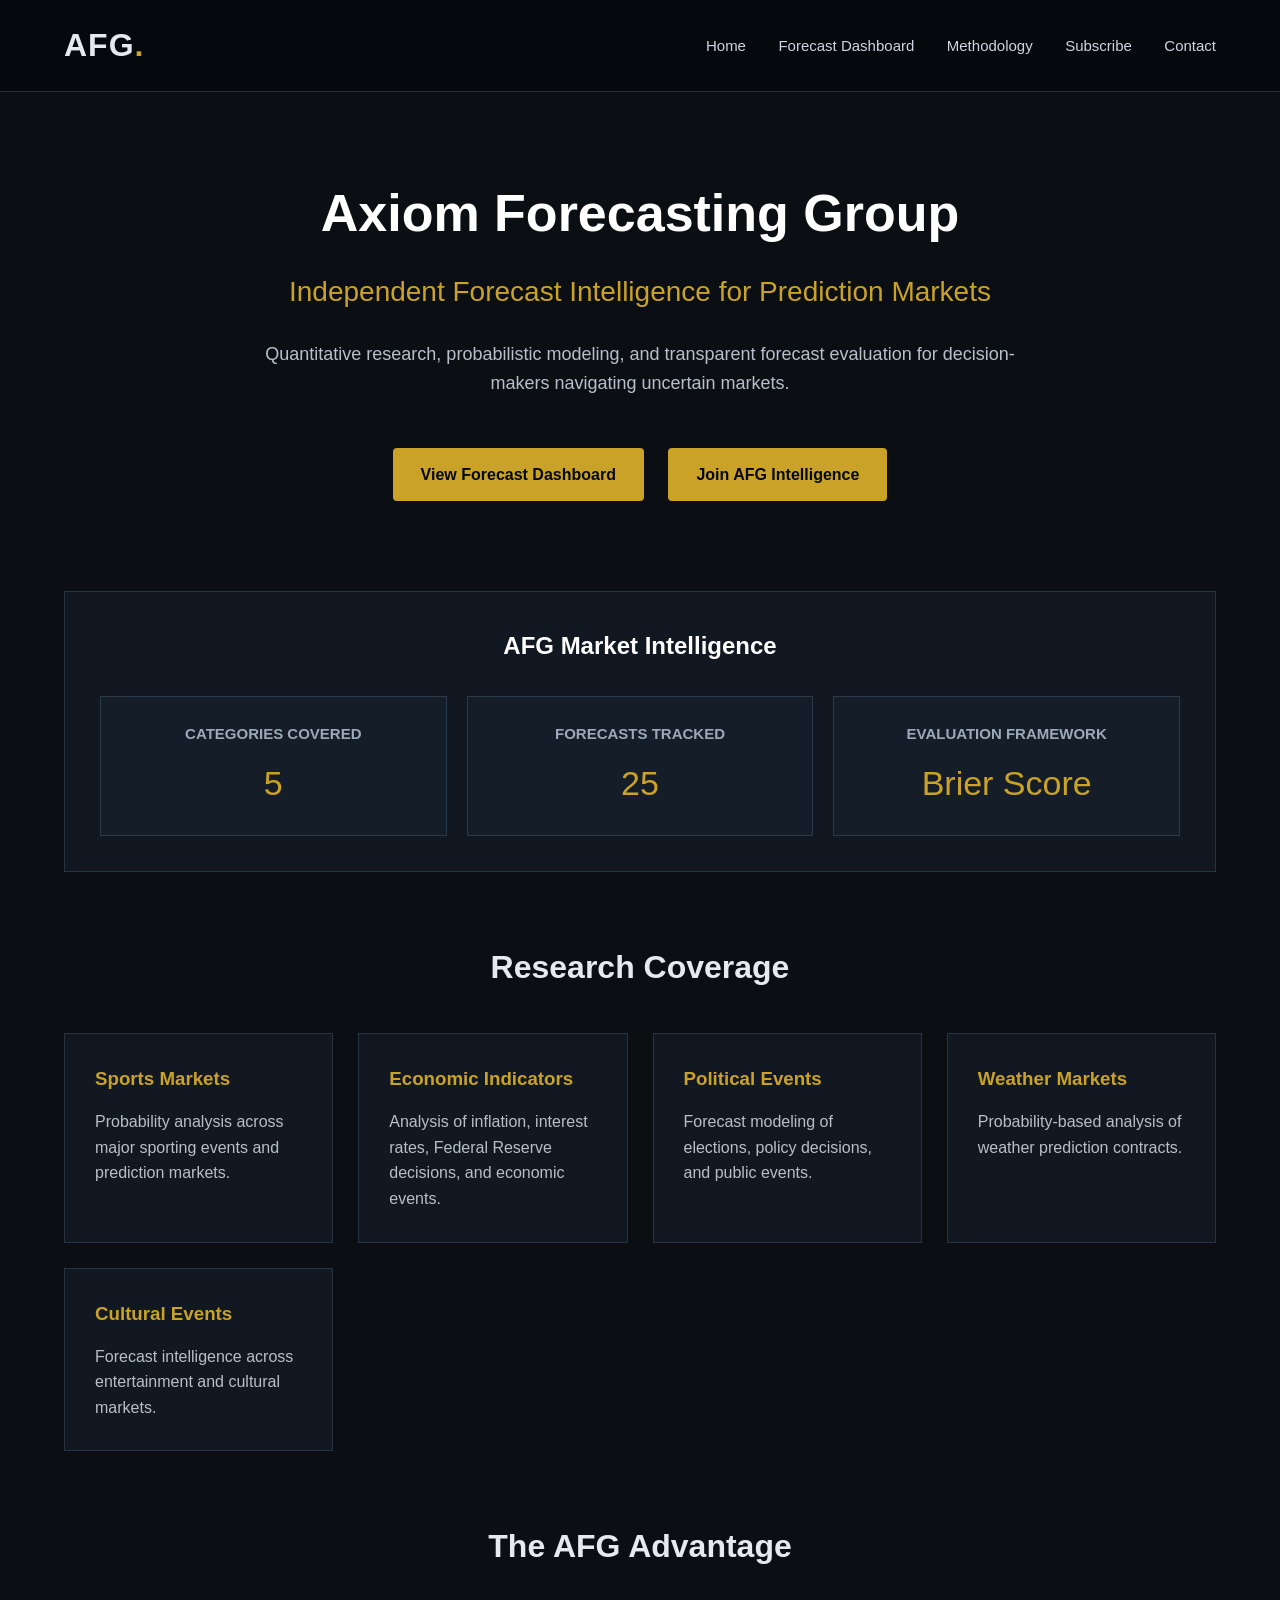
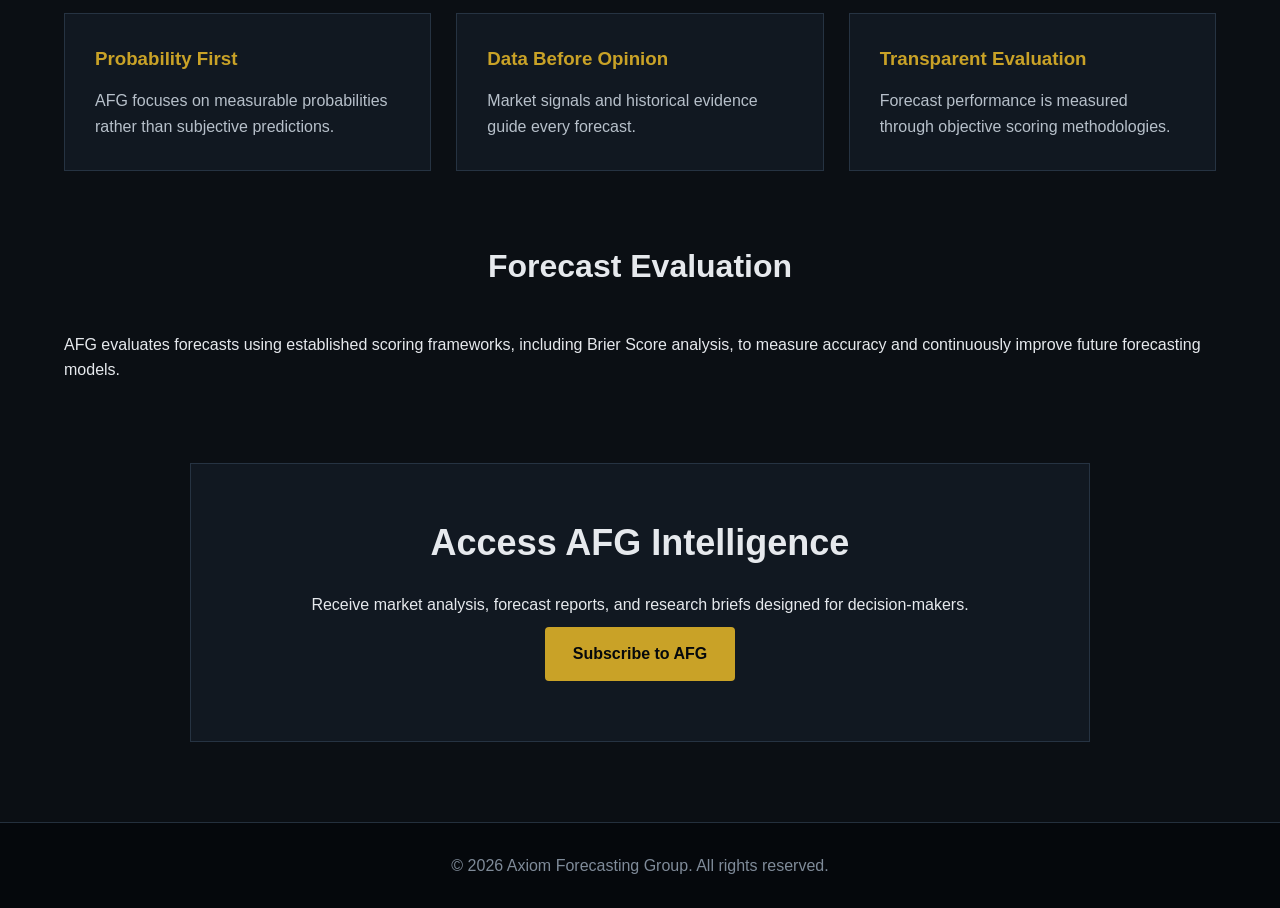
==== index.html @ e8abfffb "Initial AFG website launch" ====
<!DOCTYPE html>
<html lang="en">

<head>

<meta charset="UTF-8">
<meta name="viewport" content="width=device-width, initial-scale=1.0">

<title>Axiom Forecasting Group | Forecast Intelligence</title>

<link rel="stylesheet" href="css/styles.css">

</head>


<body>


<header>

<div class="nav-container">

<div class="logo">
AFG<span>.</span>
</div>


<nav>

<a href="index.html">Home</a>
<a href="forecast-dashboard.html">Forecast Dashboard</a>
<a href="methodology.html">Methodology</a>
<a href="subscribe.html">Subscribe</a>
<a href="contact.html">Contact</a>

</nav>

</div>

</header>



<section class="hero">


<h1>
Axiom Forecasting Group
</h1>


<h2>
Independent Forecast Intelligence for Prediction Markets
</h2>


<p>

Quantitative research, probabilistic modeling, and transparent forecast evaluation for decision-makers navigating uncertain markets.

</p>


<div class="hero-buttons">

<a href="forecast-dashboard.html" class="button">
View Forecast Dashboard
</a>


<a href="subscribe.html" class="button">
Join AFG Intelligence
</a>

</div>


</section>




<section class="market-panel">


<h2>
AFG Market Intelligence
</h2>


<div class="metric-grid">


<div class="metric-card">

<h3>
Categories Covered
</h3>

<p>
5
</p>

</div>



<div class="metric-card">

<h3>
Forecasts Tracked
</h3>

<p>
25
</p>

</div>







<div class="metric-card">

<h3>
Evaluation Framework
</h3>

<p>
Brier Score
</p>

</div>


</div>


</section>




<section class="section">


<h2 class="section-title">
Research Coverage
</h2>



<div class="card-grid">


<div class="card">

<h3>
Sports Markets
</h3>

<p>
Probability analysis across major sporting events and prediction markets.
</p>

</div>



<div class="card">

<h3>
Economic Indicators
</h3>

<p>
Analysis of inflation, interest rates, Federal Reserve decisions, and economic events.
</p>

</div>



<div class="card">

<h3>
Political Events
</h3>

<p>
Forecast modeling of elections, policy decisions, and public events.
</p>

</div>



<div class="card">

<h3>
Weather Markets
</h3>

<p>
Probability-based analysis of weather prediction contracts.
</p>

</div>



<div class="card">

<h3>
Cultural Events
</h3>

<p>
Forecast intelligence across entertainment and cultural markets.
</p>

</div>


</div>


</section>





<section class="section">


<h2 class="section-title">
The AFG Advantage
</h2>


<div class="card-grid">


<div class="card">

<h3>
Probability First
</h3>

<p>
AFG focuses on measurable probabilities rather than subjective predictions.
</p>

</div>



<div class="card">

<h3>
Data Before Opinion
</h3>

<p>
Market signals and historical evidence guide every forecast.
</p>

</div>



<div class="card">

<h3>
Transparent Evaluation
</h3>

<p>
Forecast performance is measured through objective scoring methodologies.
</p>

</div>


</div>


</section>





<section class="section">


<h2 class="section-title">
Forecast Evaluation
</h2>


<p>

AFG evaluates forecasts using established scoring frameworks, including Brier Score analysis, to measure accuracy and continuously improve future forecasting models.

</p>


</section>





<section class="cta">


<h2>
Access AFG Intelligence
</h2>


<p>

Receive market analysis, forecast reports, and research briefs designed for decision-makers.

</p>


<a href="subscribe.html" class="button">
Subscribe to AFG
</a>


</section>





<footer>

<p>
© 2026 Axiom Forecasting Group. All rights reserved.
</p>

</footer>



</body>

</html>
---- css/styles.css ----
/* =========================================
   AFG Institutional Bloomberg Style Theme
   ========================================= */


* {
    margin: 0;
    padding: 0;
    box-sizing: border-box;
}


body {

    font-family: Arial, Helvetica, sans-serif;
    background: #0b0f14;
    color: #e6e9ed;
    line-height: 1.6;

}



header {

    background: #05080c;
    border-bottom: 1px solid #24303d;
    padding: 20px 0;

}



.nav-container {

    width: 90%;
    max-width: 1200px;
    margin: auto;

    display: flex;
    justify-content: space-between;
    align-items: center;

}



.logo {

    font-size: 32px;
    font-weight: 700;
    letter-spacing: 1px;

}



.logo span {

    color: #c9a227;

}



nav a {

    color: #cfd6df;
    text-decoration: none;
    margin-left: 28px;
    font-size: 15px;

}



nav a:hover {

    color: #c9a227;

}



/* HERO */


.hero {

    width: 90%;
    max-width: 1200px;
    margin: 80px auto;
    text-align: center;

}



.hero h1 {

    font-size: 52px;
    margin-bottom: 15px;
    color: #ffffff;

}



.hero h2 {

    font-size: 28px;
    font-weight: 400;
    color: #c9a227;
    margin-bottom: 25px;

}



.hero p {

    max-width: 800px;
    margin: auto;
    font-size: 18px;
    color: #b7c0ca;

}



.hero-buttons {

    margin-top: 40px;

}



.button {

    display: inline-block;
    background: #c9a227;
    color: #05080c;

    padding: 14px 28px;
    margin: 10px;

    border-radius: 4px;

    text-decoration: none;
    font-weight: 700;

}



.button:hover {

    opacity: .85;

}



/* MARKET PANEL */


.market-panel {

    width: 90%;
    max-width: 1200px;

    margin: 60px auto;

    background: #111821;

    border: 1px solid #263342;

    padding: 35px;

}



.market-panel h2 {

    text-align: center;
    margin-bottom: 30px;

    color: #ffffff;

}



/* METRICS */


.metric-grid {

    display: grid;

    grid-template-columns: repeat(auto-fit, minmax(220px,1fr));

    gap: 20px;

}



.metric-card {

    background: #151e28;

    border: 1px solid #2b3948;

    padding: 25px;

    text-align: center;

}



.metric-card h3 {

    color: #9ca9b8;

    font-size: 15px;

    text-transform: uppercase;

}



.metric-card p {

    font-size: 34px;

    color: #c9a227;

    margin-top: 10px;

}



/* SECTIONS */


.section {

    width: 90%;
    max-width: 1200px;

    margin: 70px auto;

}



.section-title {

    text-align: center;

    font-size: 32px;

    margin-bottom: 40px;

}



/* CARDS */


.card-grid {

    display: grid;

    grid-template-columns: repeat(auto-fit,minmax(250px,1fr));

    gap: 25px;

}



.card {

    background: #111821;

    border: 1px solid #263342;

    padding: 30px;

}



.card h3 {

    color: #c9a227;

    margin-bottom: 15px;

}



.card p {

    color: #b7c0ca;

}



/* CTA */


.cta {

    width: 90%;

    max-width: 900px;

    margin: 80px auto;

    text-align: center;

    background: #111821;

    border: 1px solid #263342;

    padding: 50px;

}



.cta h2 {

    font-size: 36px;

    margin-bottom: 20px;

}



/* FOOTER */


footer {

    background: #05080c;

    border-top: 1px solid #24303d;

    text-align: center;

    padding: 30px;

    color: #7f8b99;

    margin-top: 80px;

}



/* MOBILE */


@media(max-width:800px){


.nav-container {

    flex-direction: column;

}


nav {

    margin-top:20px;

}


nav a {

    display:block;

    margin:12px;

}


.hero h1 {

    font-size:38px;

}


.hero h2 {

    font-size:22px;

}


}
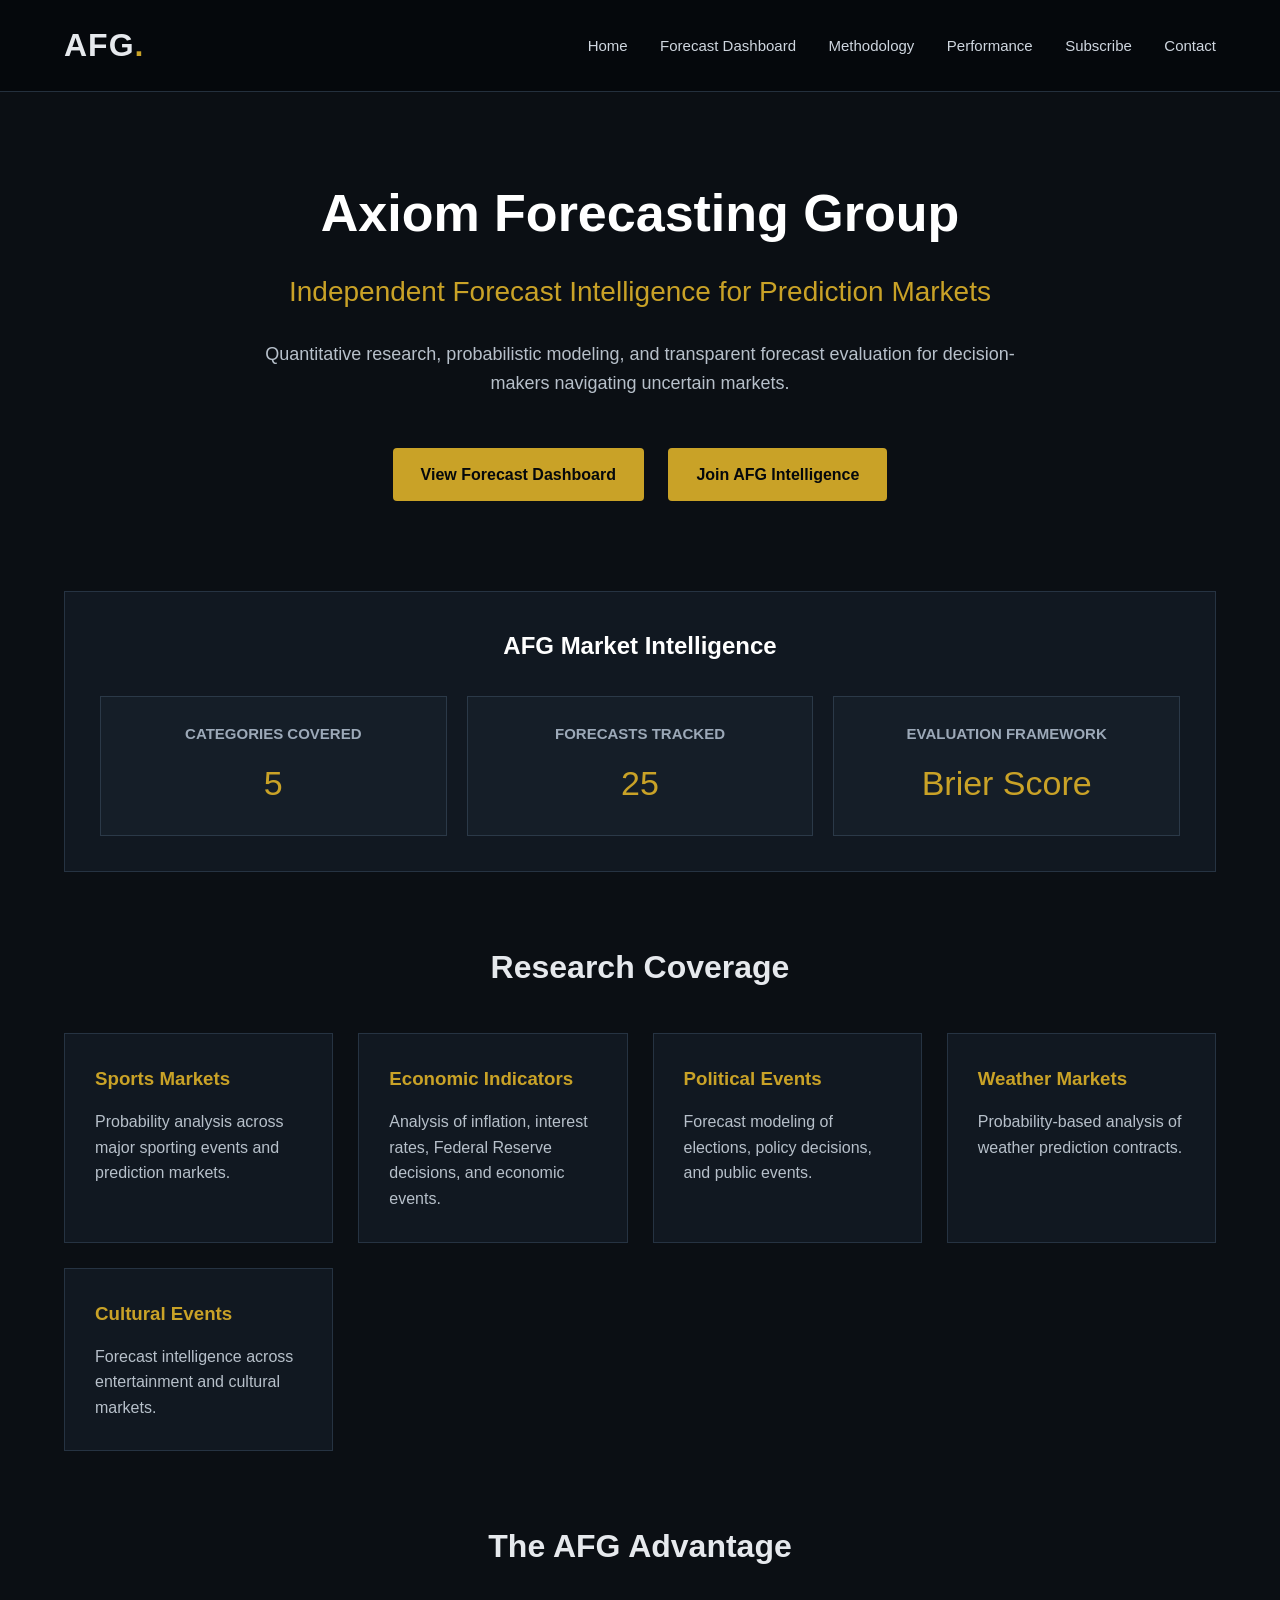
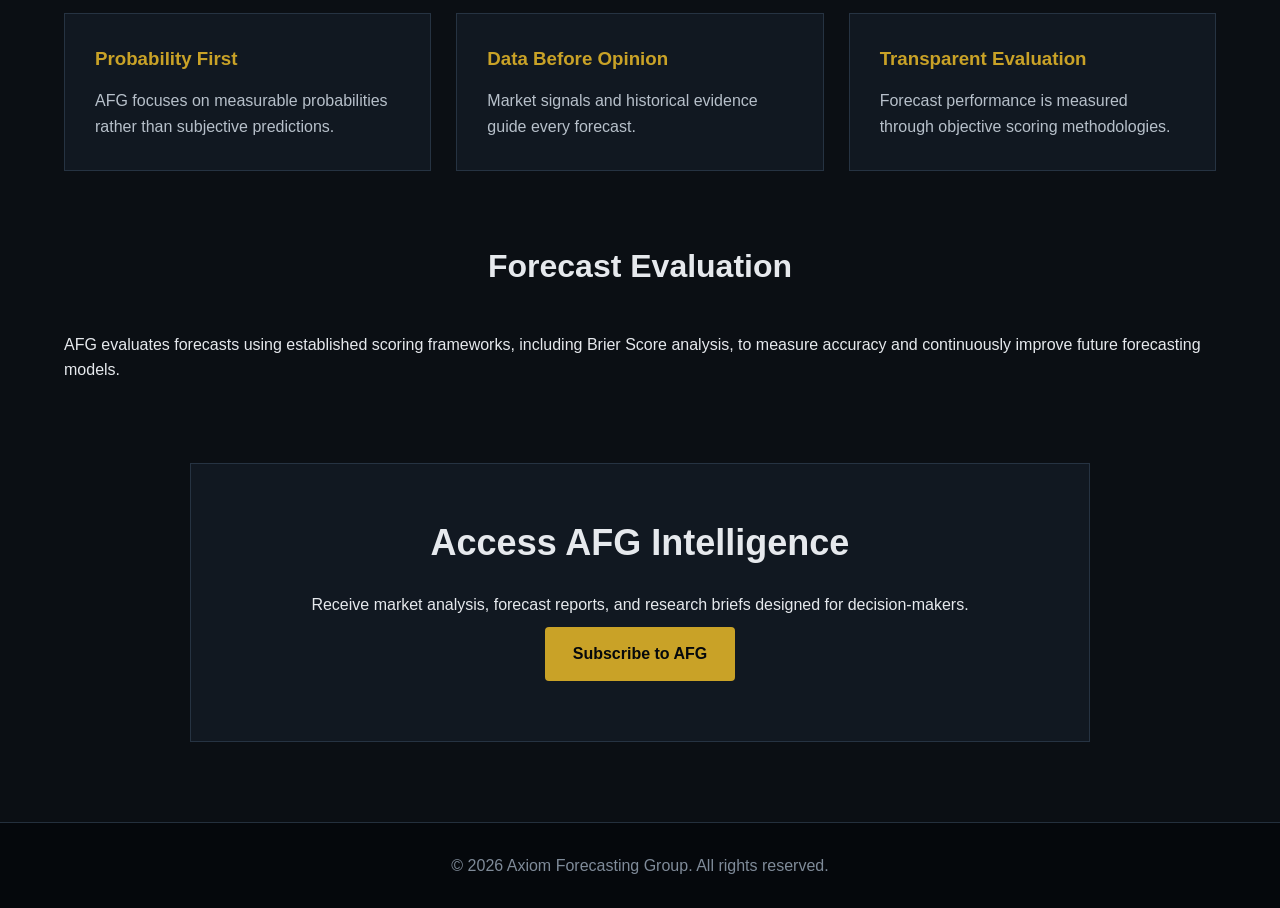
==== commit 5ae0c1d8: "Update navigation and improve contact form" ====
--- a/index.html
+++ b/index.html
@@ -30,6 +30,7 @@
 <a href="index.html">Home</a>
 <a href="forecast-dashboard.html">Forecast Dashboard</a>
 <a href="methodology.html">Methodology</a>
+<a href="performance.html">Performance</a>
 <a href="subscribe.html">Subscribe</a>
 <a href="contact.html">Contact</a>
 
--- a/css/styles.css
+++ b/css/styles.css
@@ -416,3 +416,38 @@
 
 }
 
+/* Contact Form Styling */
+
+.cta form {
+    max-width: 600px;
+    margin: 30px auto 0;
+    display: flex;
+    flex-direction: column;
+    gap: 18px;
+}
+
+.cta input,
+.cta textarea {
+    width: 100%;
+    padding: 14px;
+    border-radius: 6px;
+    border: 1px solid #ccc;
+    font-size: 16px;
+    font-family: inherit;
+    box-sizing: border-box;
+}
+
+.cta textarea {
+    min-height: 140px;
+    resize: vertical;
+}
+
+.cta button {
+    width: 180px;
+    margin: 10px auto 0;
+    padding: 14px 24px;
+    border: none;
+    border-radius: 6px;
+    cursor: pointer;
+    font-size: 16px;
+}
